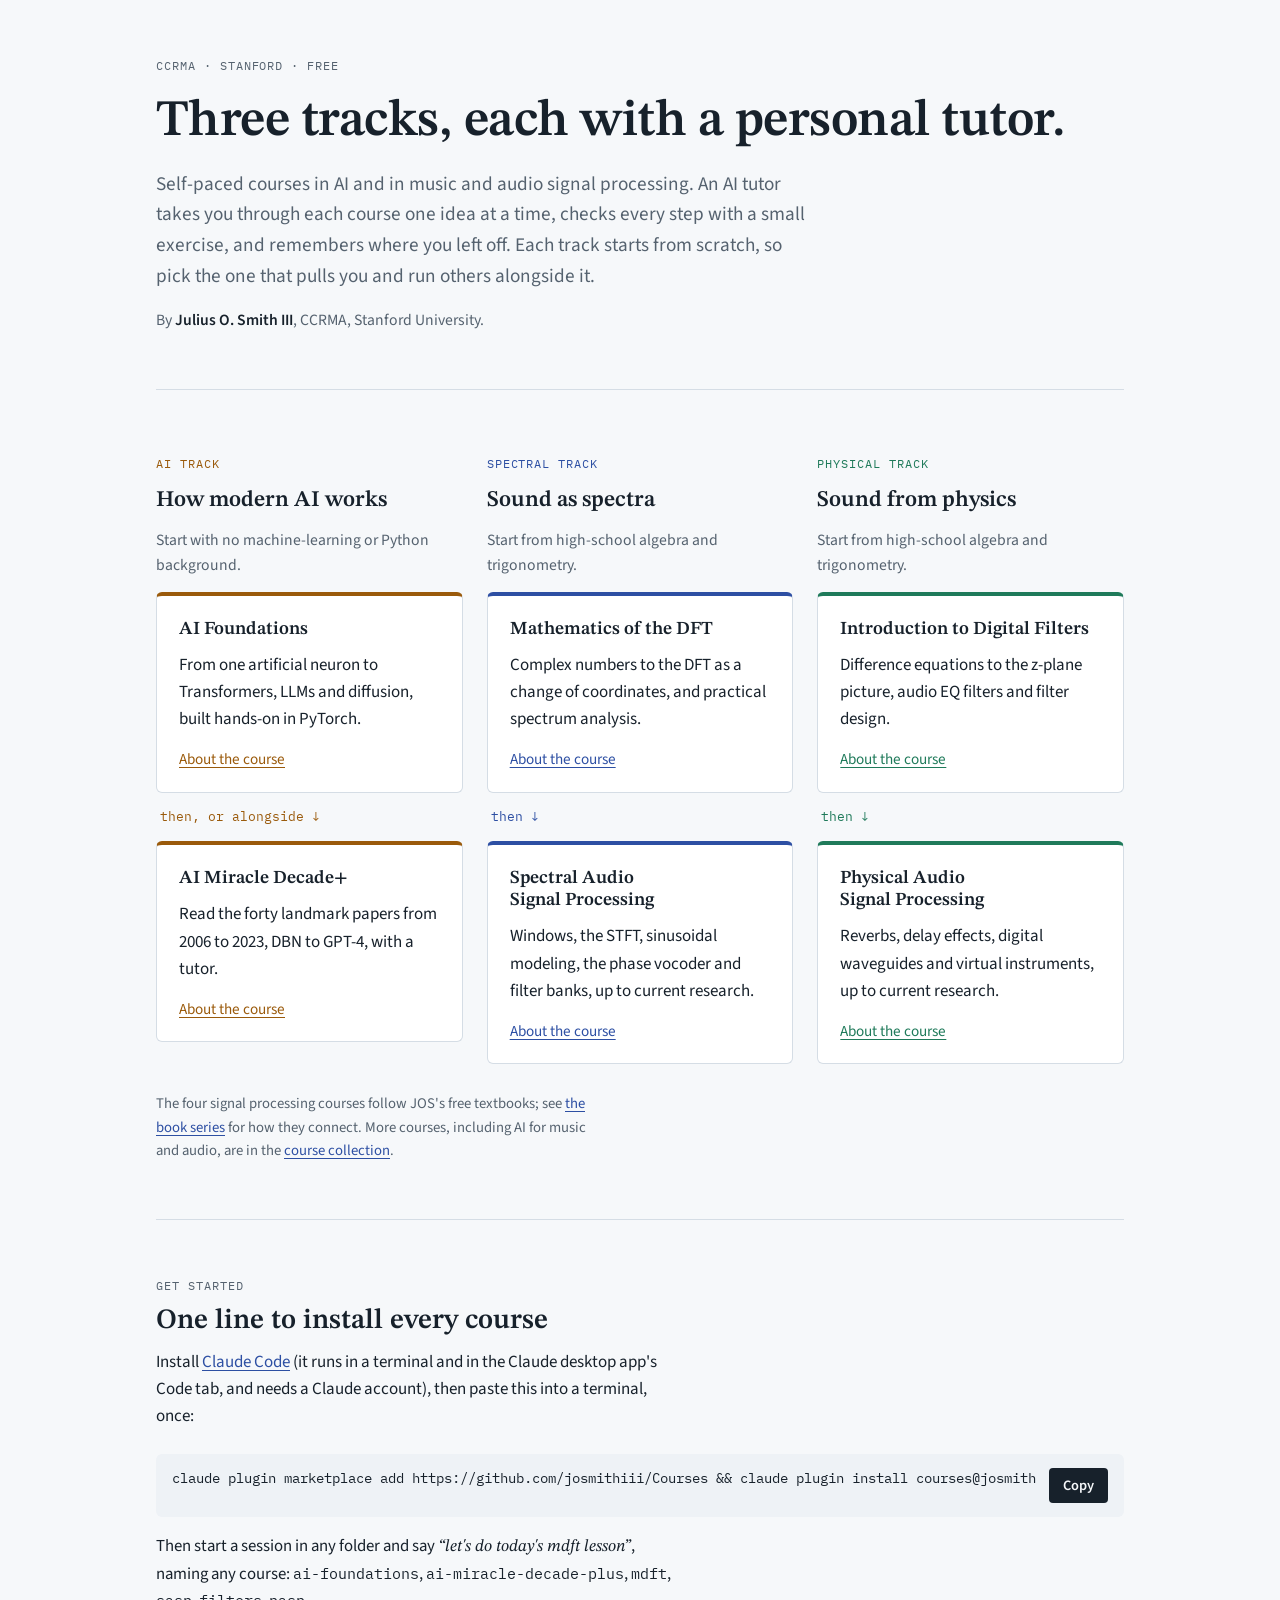
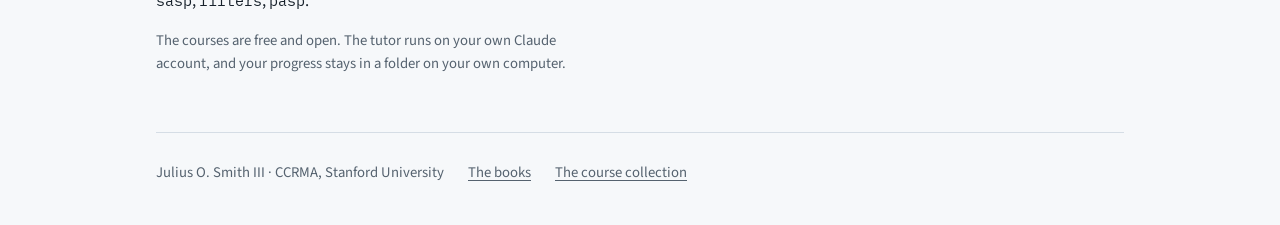
==== landing-pages/index.html @ a89f22ab "landing-pages: hub with three tracks, AI course pages, shared assets, publish script Turn landing-pa" ====
<!doctype html>
<html lang="en">
<head>
<meta charset="utf-8">
<meta name="viewport" content="width=device-width, initial-scale=1">
<title>JOS Courses</title>
<meta name="description" content="Free self-paced courses by Julius O. Smith III (CCRMA, Stanford), each with an AI tutor, in three tracks: AI, spectral audio signal processing, and physical audio signal processing.">
<meta property="og:type" content="website">
<meta property="og:title" content="JOS Courses">
<meta property="og:description" content="Free self-paced courses with an AI tutor, in three tracks: AI, spectral audio signal processing, and physical audio signal processing.">
<!-- Source: CoursesLLM repo, landing-pages/index.html. Edit there, run uvx pytest tests/,
     then landing-pages/publish. -->
<link rel="preconnect" href="https://fonts.googleapis.com">
<link rel="preconnect" href="https://fonts.gstatic.com" crossorigin>
<link rel="stylesheet" href="https://fonts.googleapis.com/css2?family=STIX+Two+Text:ital,wght@0,400;0,600;1,400;1,600&family=Source+Sans+3:wght@400;600&family=IBM+Plex+Mono:wght@400;500&display=swap">
<link rel="stylesheet" href="assets/landing.css">
<style>
/* Page-specific: three track columns, each a short sequence of courses. */
.tracks { display: grid; grid-template-columns: repeat(3, 1fr); gap: 24px; margin-top: 8px; }
.track { display: flex; flex-direction: column; gap: 14px; min-width: 0; }
.track > h2 { font-size: 1.4rem; }
.track > p { font-size: 0.98rem; color: var(--muted); }
.track .course h3 { font-size: 1.15rem; }
.track .then { font-family: var(--mono); font-size: 0.8rem; color: var(--track); padding-left: 4px; }
@media (max-width: 860px) { .tracks { grid-template-columns: 1fr; } }
</style>
</head>
<body>
<div class="wrap">

  <section class="hero" style="grid-template-columns:1fr">
    <div class="stack">
      <span class="label">CCRMA · Stanford · free</span>
      <h1>Three tracks, each with a personal tutor.</h1>
      <p class="lede">Self-paced courses in AI and in music and audio signal processing. An AI tutor takes you through each course one idea at a time, checks every step with a small exercise, and remembers where you left off. Each track starts from scratch, so pick the one that pulls you and run others alongside it.</p>
      <p class="byline">By <strong>Julius O. Smith III</strong>, CCRMA, Stanford University.</p>
    </div>
  </section>

  <section id="tracks">
    <div class="tracks">
      <div class="track track-ai">
        <span class="label tinted">AI track</span>
        <h2>How modern AI works</h2>
        <p>Start with no machine-learning or Python background.</p>
        <article class="course">
          <h3>AI Foundations</h3>
          <p>From one artificial neuron to Transformers, LLMs and diffusion, built hands-on in PyTorch.</p>
          <div class="links"><a href="ai-foundations/">About the course</a></div>
        </article>
        <span class="then">then, or alongside ↓</span>
        <article class="course">
          <h3>AI Miracle Decade+</h3>
          <p>Read the forty landmark papers from 2006 to 2023, DBN to GPT-4, with a tutor.</p>
          <div class="links"><a href="ai-miracle-decade-plus/">About the course</a></div>
        </article>
      </div>

      <div class="track track-spec">
        <span class="label tinted">Spectral track</span>
        <h2>Sound as spectra</h2>
        <p>Start from high-school algebra and trigonometry.</p>
        <article class="course">
          <h3>Mathematics of the DFT</h3>
          <p>Complex numbers to the DFT as a change of coordinates, and practical spectrum analysis.</p>
          <div class="links"><a href="book-series/#mdft">About the course</a></div>
        </article>
        <span class="then">then ↓</span>
        <article class="course">
          <h3>Spectral Audio Signal Processing</h3>
          <p>Windows, the STFT, sinusoidal modeling, the phase vocoder and filter banks, up to current research.</p>
          <div class="links"><a href="book-series/#sasp">About the course</a></div>
        </article>
      </div>

      <div class="track track-phys">
        <span class="label tinted">Physical track</span>
        <h2>Sound from physics</h2>
        <p>Start from high-school algebra and trigonometry.</p>
        <article class="course">
          <h3>Introduction to Digital Filters</h3>
          <p>Difference equations to the z-plane picture, audio EQ filters and filter design.</p>
          <div class="links"><a href="book-series/#filters">About the course</a></div>
        </article>
        <span class="then">then ↓</span>
        <article class="course">
          <h3>Physical Audio Signal Processing</h3>
          <p>Reverbs, delay effects, digital waveguides and virtual instruments, up to current research.</p>
          <div class="links"><a href="book-series/#pasp">About the course</a></div>
        </article>
      </div>
    </div>
    <p class="fine" style="margin-top:28px">The four signal processing courses follow JOS's free textbooks; see <a href="book-series/">the book series</a> for how they connect. More courses, including AI for music and audio, are in the <a href="https://github.com/josmithiii/Courses#courses">course collection</a>.</p>
  </section>

  <section id="start">
    <div class="section-head">
      <span class="label">Get started</span>
      <h2>One line to install every course</h2>
      <p>Install <a href="https://claude.com/claude-code">Claude Code</a> (it runs in a terminal and in the Claude desktop app's Code tab, and needs a Claude account), then paste this into a terminal, once:</p>
    </div>
    <div class="cmd">
      <pre id="install-cmd">claude plugin marketplace add https://github.com/josmithiii/Courses &amp;&amp; claude plugin install courses@josmithiii-courses</pre>
      <button type="button" data-copy="install-cmd">Copy</button>
    </div>
    <p class="say">Then start a session in any folder and say <q>let's do today's mdft lesson</q>, naming any course: <span class="mono">ai-foundations</span>, <span class="mono">ai-miracle-decade-plus</span>, <span class="mono">mdft</span>, <span class="mono">sasp</span>, <span class="mono">filters</span>, <span class="mono">pasp</span>.</p>
    <p class="fine">The courses are free and open. The tutor runs on your own Claude account, and your progress stays in a folder on your own computer.</p>
  </section>

  <footer>
    <span>Julius O. Smith III · CCRMA, Stanford University</span>
    <a href="https://ccrma.stanford.edu/~jos/">The books</a>
    <a href="https://github.com/josmithiii/Courses">The course collection</a>
  </footer>
</div>
<script src="assets/landing.js"></script>
</body>
</html>
---- landing-pages/assets/landing.css ----
/* Shared look for the course landing pages (landing-pages/<page>/index.html).
   Pages add their own page-specific rules inline. Track colors: spectral = blue,
   physical = green, AI = ochre. Components read --track / --track-soft, which a
   .track-spec / .track-phys / .track-ai ancestor sets. */
*, *::before, *::after { box-sizing: border-box; }
html { -webkit-text-size-adjust: 100%; }
body { margin: 0; }
img, svg { max-width: 100%; }
[hidden] { display: none !important; }

:root {
  --bg: #f6f8fa;
  --surface: #ffffff;
  --ink: #17212b;
  --muted: #55626f;
  --rule: #d5dde5;
  --spec: #2d4fa3;
  --spec-soft: #e6ecf8;
  --phys: #1f7a5a;
  --phys-soft: #e2f2eb;
  --ai: #9a5a0b;
  --ai-soft: #f6ecdc;
  --code-bg: #eef2f6;
  --track: var(--spec);
  --track-soft: var(--spec-soft);
  --display: "STIX Two Text", "STIX Two", Cambria, Georgia, serif;
  --body: "Source Sans 3", "Source Sans Pro", system-ui, -apple-system, "Segoe UI", sans-serif;
  --mono: "IBM Plex Mono", ui-monospace, "SF Mono", Menlo, Consolas, monospace;
  color-scheme: light;
}
@media (prefers-color-scheme: dark) {
  :root:not([data-theme="light"]) {
    --bg: #10161d; --surface: #17202a; --ink: #e4eaf0; --muted: #9aa8b5; --rule: #2b3846;
    --spec: #8fa9ec; --spec-soft: #1c2840; --phys: #6cc9a2; --phys-soft: #16302a;
    --ai: #e3ab5f; --ai-soft: #33281a; --code-bg: #1d2834;
    color-scheme: dark;
  }
}
:root[data-theme="dark"] {
  --bg: #10161d; --surface: #17202a; --ink: #e4eaf0; --muted: #9aa8b5; --rule: #2b3846;
  --spec: #8fa9ec; --spec-soft: #1c2840; --phys: #6cc9a2; --phys-soft: #16302a;
  --ai: #e3ab5f; --ai-soft: #33281a; --code-bg: #1d2834;
  color-scheme: dark;
}
.track-spec { --track: var(--spec); --track-soft: var(--spec-soft); }
.track-phys { --track: var(--phys); --track-soft: var(--phys-soft); }
.track-ai { --track: var(--ai); --track-soft: var(--ai-soft); }

body { background: var(--bg); color: var(--ink); font-family: var(--body); font-size: 17px; line-height: 1.6; }
.wrap { max-width: 1000px; margin: 0 auto; padding-left: max(16px, env(safe-area-inset-left, 0px)); padding-right: max(16px, env(safe-area-inset-right, 0px)); }
section { padding-block: 56px; border-top: 1px solid var(--rule); }
section:first-of-type { border-top: 0; }
h1, h2, h3 { font-family: var(--display); font-weight: 600; text-wrap: balance; margin: 0; line-height: 1.2; }
h1 { font-size: clamp(2.1rem, 5vw, 3.2rem); letter-spacing: -0.01em; }
h2 { font-size: 1.75rem; }
h3 { font-size: 1.3rem; }
p { margin: 0; max-width: 65ch; }
a { color: var(--track); text-underline-offset: 3px; }
a:focus-visible, button:focus-visible { outline: 2px solid var(--track); outline-offset: 3px; border-radius: 3px; }
.label { font-family: var(--mono); font-size: 0.75rem; letter-spacing: 0.08em; text-transform: uppercase; color: var(--muted); }
.label.tinted { color: var(--track); }
.stack { display: flex; flex-direction: column; gap: 16px; }
.section-head { display: flex; flex-direction: column; gap: 10px; margin-bottom: 24px; }
code, .mono { font-family: var(--mono); font-size: 0.92em; }

/* top bar: back to all courses */
.topbar { padding-block: 18px 0; font-size: 0.92rem; }
.topbar a { color: var(--muted); text-decoration: none; }
.topbar a:hover { color: var(--ink); text-decoration: underline; }

/* hero: thesis on the left, a figure on the right */
.hero { display: grid; grid-template-columns: 1.25fr 1fr; gap: 48px; align-items: center; padding-block: 56px; }
.hero .lede { font-size: 1.2rem; color: var(--muted); }
.byline { font-size: 0.98rem; color: var(--muted); }
.byline strong { color: var(--ink); font-weight: 600; }
.figure { background: var(--surface); border: 1px solid var(--rule); border-radius: 6px; padding: 20px; display: flex; flex-direction: column; gap: 12px; min-width: 0; margin: 0; }
.figure svg { width: 100%; height: auto; display: block; }
.figure figcaption { font-size: 0.92rem; color: var(--muted); }
.svg-axis { stroke: var(--rule); stroke-width: 1.5; }
.svg-ink { fill: var(--ink); }
.svg-muted { fill: var(--muted); }
.svg-track { fill: var(--track); }
.svg-track-stroke { stroke: var(--track); }
.svg-label { fill: var(--muted); font-family: var(--mono); font-size: 11px; }
.svg-title { fill: var(--ink); font-family: var(--display); font-style: italic; font-size: 15px; }

/* course card */
.course { background: var(--surface); border: 1px solid var(--rule); border-top: 4px solid var(--track); border-radius: 6px; padding: 22px 22px 20px; display: flex; flex-direction: column; gap: 12px; scroll-margin-top: 16px; min-width: 0; }
.course .meta { display: flex; flex-wrap: wrap; gap: 6px 14px; font-family: var(--mono); font-size: 0.78rem; color: var(--muted); }
.course .keystone { font-family: var(--display); font-style: italic; font-size: 1.08rem; }
.course .teaser { background: var(--track-soft); border-radius: 4px; padding: 12px 14px; font-size: 0.97rem; }
.course .teaser .mono { white-space: nowrap; }
.course .start-from { font-size: 0.95rem; color: var(--muted); }
.course .links { display: flex; flex-wrap: wrap; gap: 6px 18px; font-size: 0.95rem; margin-top: 2px; }

/* a list of phases / stops */
.phases { display: grid; grid-template-columns: repeat(2, 1fr); gap: 12px 32px; margin-top: 8px; padding: 0; list-style: none; }
.phases li { display: grid; grid-template-columns: 2.4em 1fr; gap: 8px; align-items: baseline; min-width: 0; }
.phases .n { font-family: var(--mono); font-size: 0.85rem; color: var(--track); }
.phases .what { font-size: 0.98rem; }
.phases .what strong { font-weight: 600; }

/* getting started */
.steps { display: grid; grid-template-columns: repeat(3, 1fr); gap: 20px; margin-top: 28px; }
.step { display: flex; flex-direction: column; gap: 8px; min-width: 0; }
.step .n { font-family: var(--display); font-size: 1.6rem; color: var(--track); line-height: 1; }
.cmd { margin-top: 24px; background: var(--code-bg); border-radius: 6px; padding: 14px 16px; display: flex; gap: 12px; align-items: flex-start; min-width: 0; }
.cmd pre { margin: 0; flex: 1; min-width: 0; overflow-x: auto; font-family: var(--mono); font-size: 0.85rem; line-height: 1.5; white-space: pre; }
.cmd button { font-family: var(--body); font-size: 0.9rem; font-weight: 600; background: var(--ink); color: var(--bg); border: 0; border-radius: 4px; padding: 7px 14px; cursor: pointer; flex-shrink: 0; }
.say { margin-top: 16px; font-size: 1.05rem; }
.say q { font-family: var(--display); font-style: italic; quotes: "\201C" "\201D"; }
.fine { margin-top: 14px; font-size: 0.92rem; color: var(--muted); }

/* a session */
.session { display: grid; grid-template-columns: 1fr 1.4fr; gap: 40px; align-items: start; }
.transcript { background: var(--surface); border: 1px solid var(--rule); border-radius: 6px; padding: 20px 22px; display: flex; flex-direction: column; gap: 14px; min-width: 0; }
.turn { display: grid; grid-template-columns: 72px 1fr; gap: 12px; font-size: 0.98rem; }
.turn .who { font-family: var(--mono); font-size: 0.75rem; letter-spacing: 0.06em; text-transform: uppercase; color: var(--muted); padding-top: 3px; }
.turn.tutor .who { color: var(--track); }
.example-note { font-size: 0.85rem; color: var(--muted); font-style: italic; }

/* about + footer */
.two-col { display: grid; grid-template-columns: 1fr 1fr; gap: 40px; }
footer { border-top: 1px solid var(--rule); padding-block: 28px 40px; font-size: 0.92rem; color: var(--muted); display: flex; flex-wrap: wrap; gap: 8px 24px; }
footer a { color: var(--muted); }

@media (max-width: 760px) {
  .hero, .steps, .session, .two-col, .phases { grid-template-columns: 1fr; }
  .hero { gap: 32px; padding-block: 40px; }
  section { padding-block: 44px; }
}
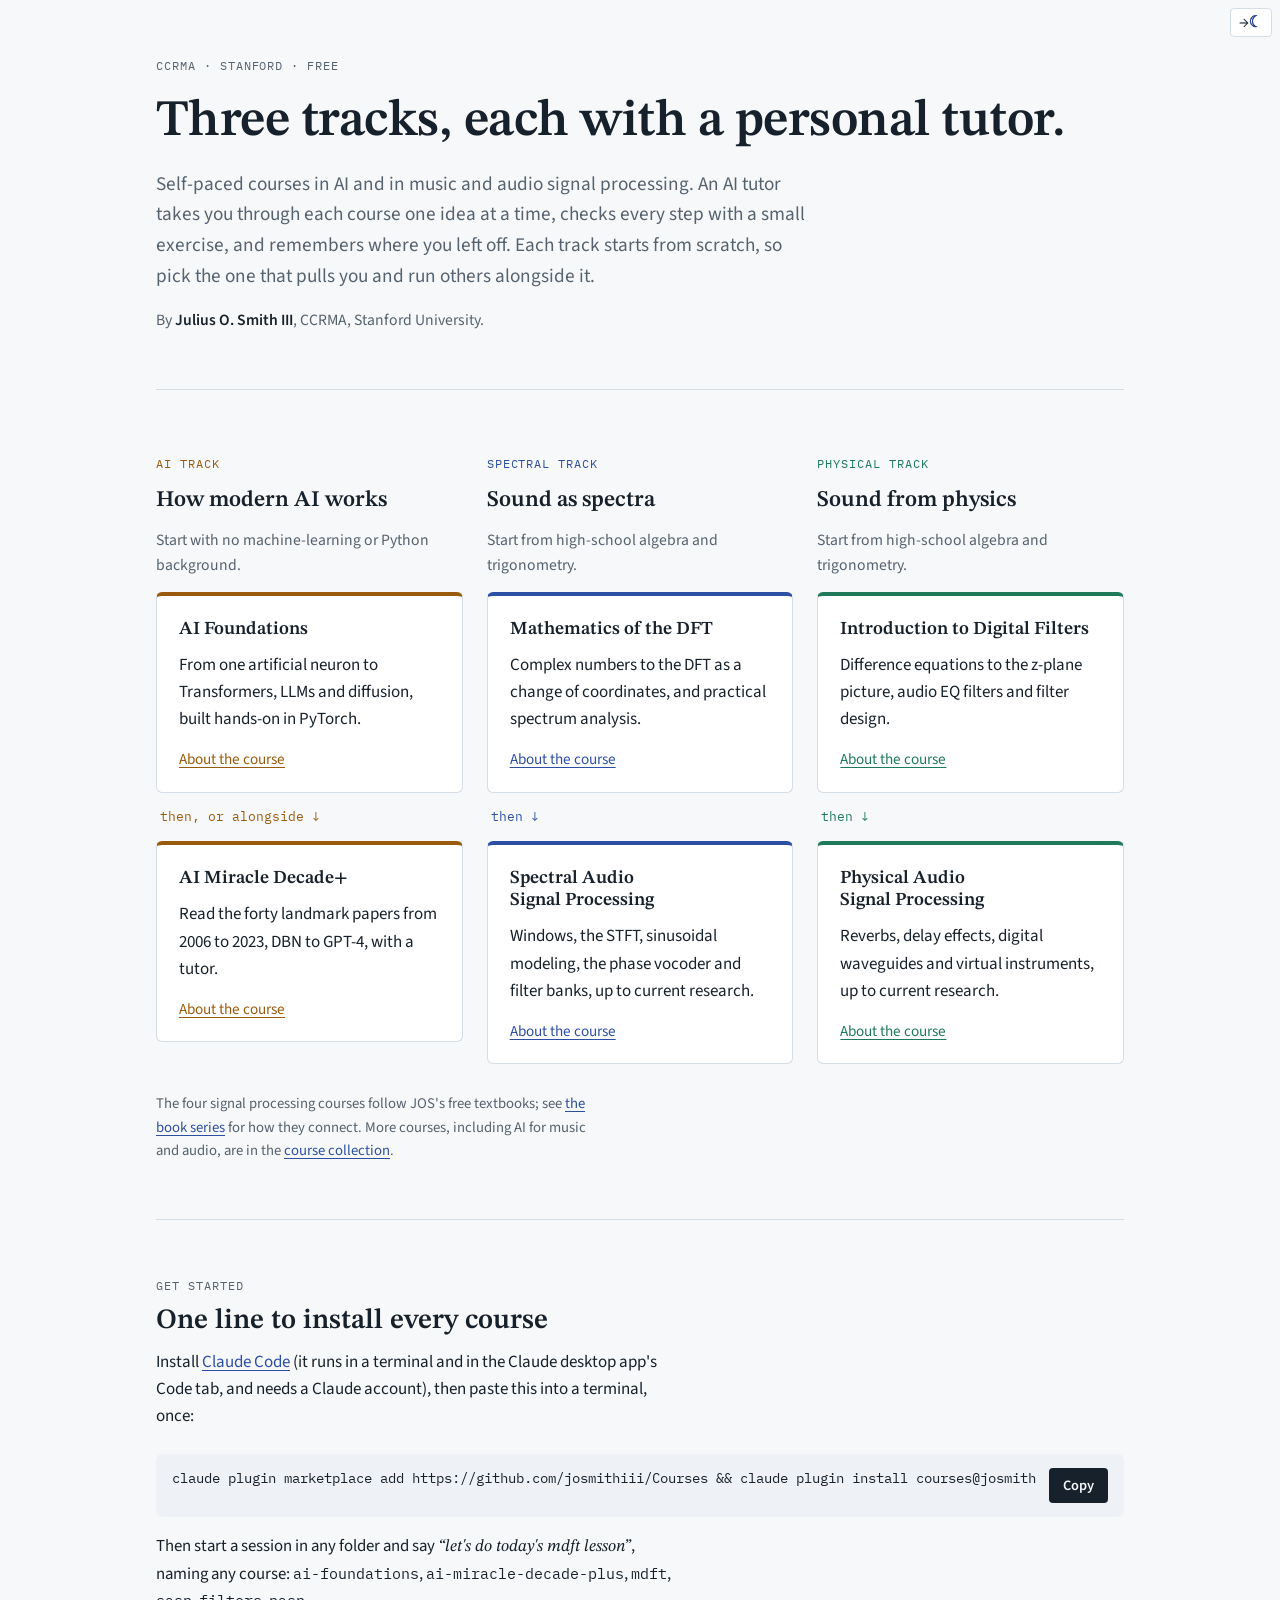
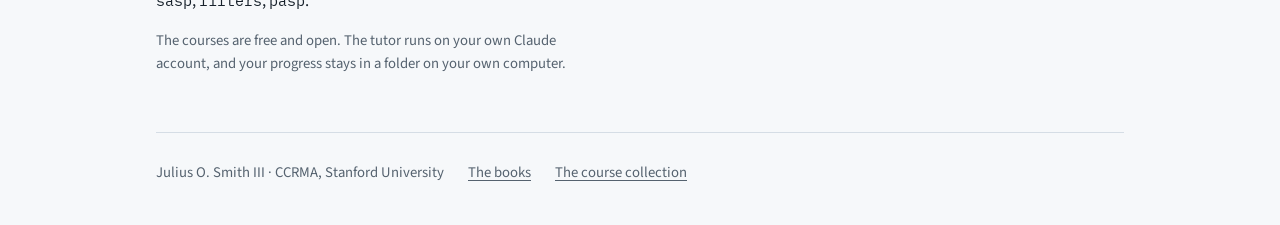
==== commit 9dc93d9c: "landing-pages: add the jos-theme light/dark toggle used on the home page and books The landing pages" ====
--- a/landing-pages/index.html
+++ b/landing-pages/index.html
@@ -3,6 +3,16 @@
 <head>
 <meta charset="utf-8">
 <meta name="viewport" content="width=device-width, initial-scale=1">
+<script>
+  // Apply the visitor's saved light/dark choice before first paint. Same key as the
+  // toggle on https://ccrma.stanford.edu/~jos/ and the books, so one choice holds site-wide.
+  (function () {
+    try {
+      var theme = localStorage.getItem("jos-theme");
+      if (theme === "light" || theme === "dark") document.documentElement.setAttribute("data-theme", theme);
+    } catch (e) {}
+  }());
+</script>
 <title>JOS Courses</title>
 <meta name="description" content="Free self-paced courses by Julius O. Smith III (CCRMA, Stanford), each with an AI tutor, in three tracks: AI, spectral audio signal processing, and physical audio signal processing.">
 <meta property="og:type" content="website">
@@ -26,6 +36,7 @@
 </style>
 </head>
 <body>
+<button type="button" id="themeToggle" class="theme-toggle" aria-label="Toggle color theme"></button>
 <div class="wrap">
 
   <section class="hero" style="grid-template-columns:1fr">
--- a/landing-pages/assets/landing.css
+++ b/landing-pages/assets/landing.css
@@ -129,3 +129,17 @@
   .hero { gap: 32px; padding-block: 40px; }
   section { padding-block: 44px; }
 }
+
+/* Light/dark toggle, matching the one on https://ccrma.stanford.edu/~jos/ and the books
+   (same localStorage key "jos-theme"; see assets/landing.js). */
+.theme-toggle {
+  position: fixed; z-index: 10;
+  top: calc(0.5em + env(safe-area-inset-top, 0px));
+  right: calc(0.5em + env(safe-area-inset-right, 0px));
+  background: var(--surface); color: var(--ink);
+  border: 1px solid var(--rule); border-radius: 4px;
+  font: inherit; font-size: 1rem; line-height: 1.3; padding: 0.2em 0.5em; cursor: pointer;
+}
+.theme-toggle:hover { border-color: var(--muted); }
+.theme-toggle .sun { color: #f5b800; }
+.theme-toggle .moon { color: #1e3a8a; font-weight: bold; -webkit-text-stroke: 0.5px currentColor; }
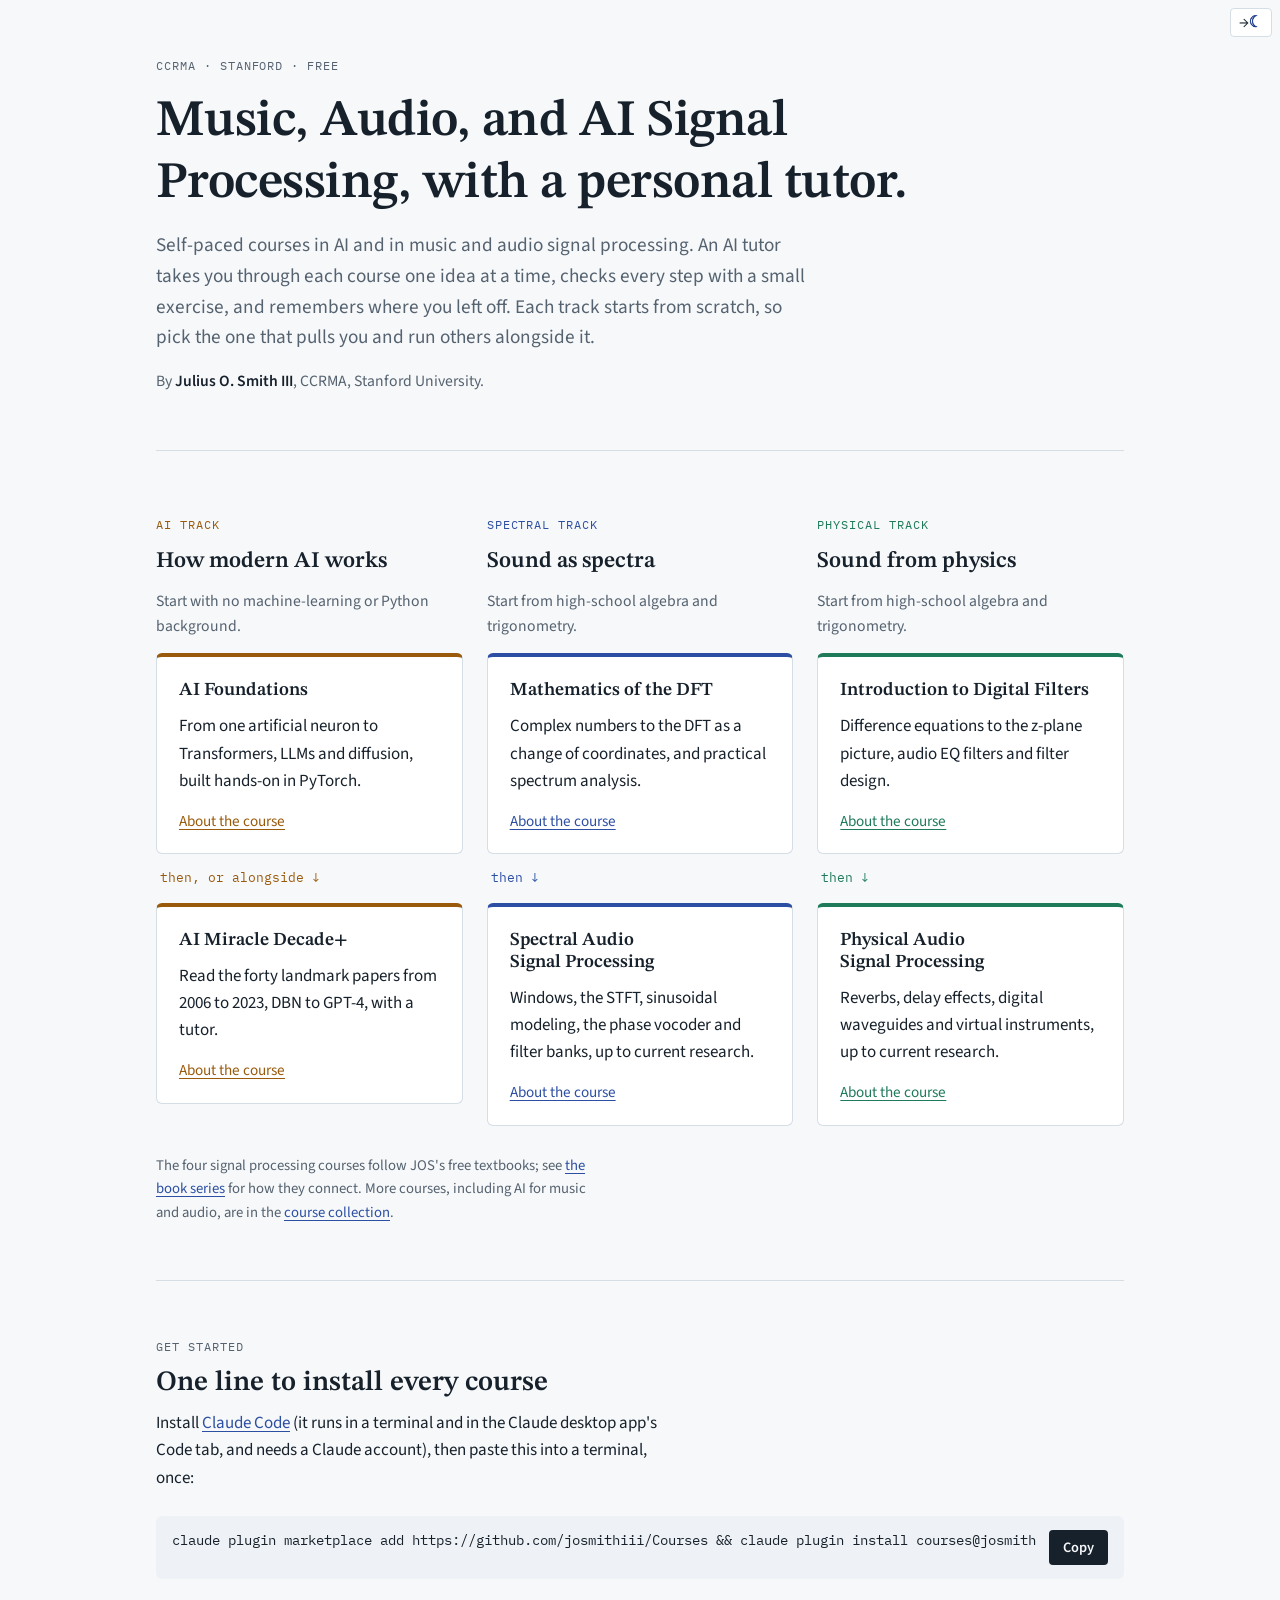
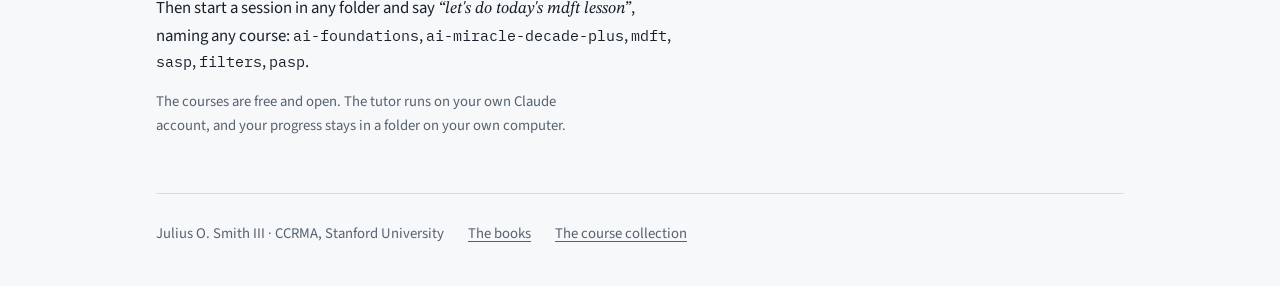
==== commit 0070c6f3: "landing-pages: hub headline names the subjects instead of "Three tracks" Change the hub's h1 from "T" ====
--- a/landing-pages/index.html
+++ b/landing-pages/index.html
@@ -42,7 +42,7 @@
   <section class="hero" style="grid-template-columns:1fr">
     <div class="stack">
       <span class="label">CCRMA · Stanford · free</span>
-      <h1>Three tracks, each with a personal tutor.</h1>
+      <h1>Music, Audio, and AI Signal Processing, with a personal tutor.</h1>
       <p class="lede">Self-paced courses in AI and in music and audio signal processing. An AI tutor takes you through each course one idea at a time, checks every step with a small exercise, and remembers where you left off. Each track starts from scratch, so pick the one that pulls you and run others alongside it.</p>
       <p class="byline">By <strong>Julius O. Smith III</strong>, CCRMA, Stanford University.</p>
     </div>
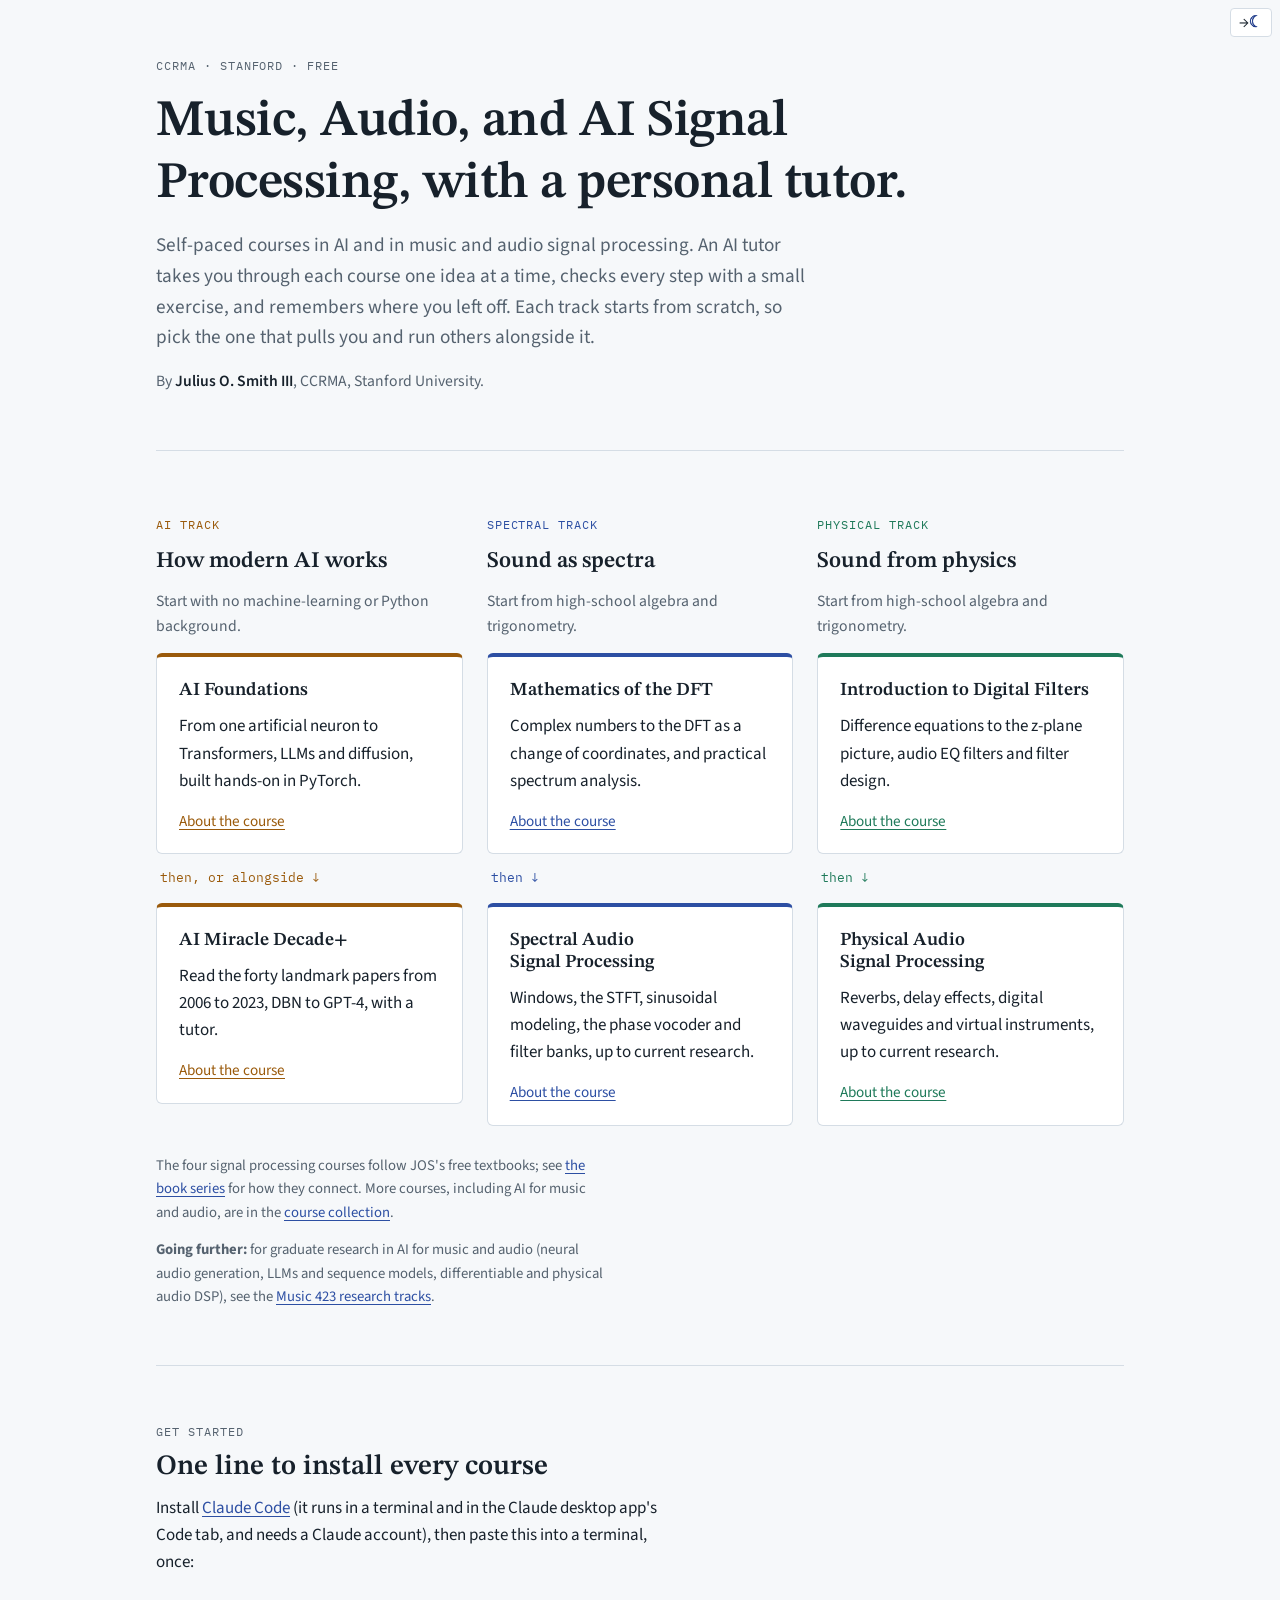
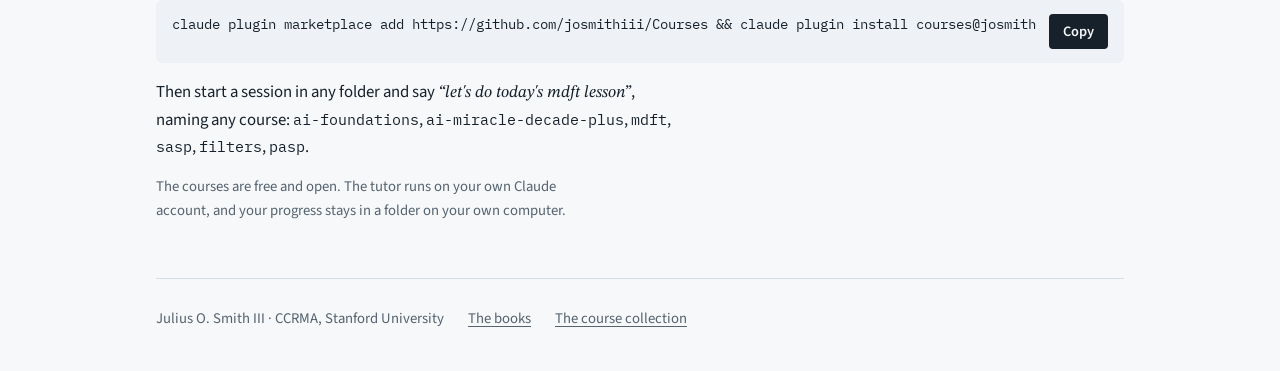
==== commit 50b6eaf9: "landing-pages: graduate research hub and pages for Music 423 Tracks A, B, C Add a second tier of lan" ====
--- a/landing-pages/index.html
+++ b/landing-pages/index.html
@@ -102,6 +102,7 @@
       </div>
     </div>
     <p class="fine" style="margin-top:28px">The four signal processing courses follow JOS's free textbooks; see <a href="book-series/">the book series</a> for how they connect. More courses, including AI for music and audio, are in the <a href="https://github.com/josmithiii/Courses#courses">course collection</a>.</p>
+    <p class="fine"><strong>Going further:</strong> for graduate research in AI for music and audio (neural audio generation, LLMs and sequence models, differentiable and physical audio DSP), see the <a href="research/">Music 423 research tracks</a>.</p>
   </section>
 
   <section id="start">
--- a/landing-pages/assets/landing.css
+++ b/landing-pages/assets/landing.css
@@ -1,6 +1,6 @@
 /* Shared look for the course landing pages (landing-pages/<page>/index.html).
    Pages add their own page-specific rules inline. Track colors: spectral = blue,
-   physical = green, AI = ochre. Components read --track / --track-soft, which a
+   physical = green, AI = ochre, sequence models (research Track B) = plum. Components read --track / --track-soft, which a
    .track-spec / .track-phys / .track-ai ancestor sets. */
 *, *::before, *::after { box-sizing: border-box; }
 html { -webkit-text-size-adjust: 100%; }
@@ -20,6 +20,8 @@
   --phys-soft: #e2f2eb;
   --ai: #9a5a0b;
   --ai-soft: #f6ecdc;
+  --seq: #6d4a9e;
+  --seq-soft: #eee7f6;
   --code-bg: #eef2f6;
   --track: var(--spec);
   --track-soft: var(--spec-soft);
@@ -32,19 +34,20 @@
   :root:not([data-theme="light"]) {
     --bg: #10161d; --surface: #17202a; --ink: #e4eaf0; --muted: #9aa8b5; --rule: #2b3846;
     --spec: #8fa9ec; --spec-soft: #1c2840; --phys: #6cc9a2; --phys-soft: #16302a;
-    --ai: #e3ab5f; --ai-soft: #33281a; --code-bg: #1d2834;
+    --ai: #e3ab5f; --ai-soft: #33281a; --seq: #bca3e8; --seq-soft: #2a2238; --code-bg: #1d2834;
     color-scheme: dark;
   }
 }
 :root[data-theme="dark"] {
   --bg: #10161d; --surface: #17202a; --ink: #e4eaf0; --muted: #9aa8b5; --rule: #2b3846;
   --spec: #8fa9ec; --spec-soft: #1c2840; --phys: #6cc9a2; --phys-soft: #16302a;
-  --ai: #e3ab5f; --ai-soft: #33281a; --code-bg: #1d2834;
+  --ai: #e3ab5f; --ai-soft: #33281a; --seq: #bca3e8; --seq-soft: #2a2238; --code-bg: #1d2834;
   color-scheme: dark;
 }
 .track-spec { --track: var(--spec); --track-soft: var(--spec-soft); }
 .track-phys { --track: var(--phys); --track-soft: var(--phys-soft); }
 .track-ai { --track: var(--ai); --track-soft: var(--ai-soft); }
+.track-seq { --track: var(--seq); --track-soft: var(--seq-soft); }
 
 body { background: var(--bg); color: var(--ink); font-family: var(--body); font-size: 17px; line-height: 1.6; }
 .wrap { max-width: 1000px; margin: 0 auto; padding-left: max(16px, env(safe-area-inset-left, 0px)); padding-right: max(16px, env(safe-area-inset-right, 0px)); }
@@ -143,3 +146,14 @@
 .theme-toggle:hover { border-color: var(--muted); }
 .theme-toggle .sun { color: #f5b800; }
 .theme-toggle .moon { color: #1e3a8a; font-weight: bold; -webkit-text-stroke: 0.5px currentColor; }
+
+/* Planned (not yet authored) course names: shown, but not as live course ids. */
+.planned { font-family: var(--mono); font-size: 0.92em; color: var(--muted); }
+.status { font-family: var(--mono); font-size: 0.72rem; letter-spacing: 0.06em; text-transform: uppercase; padding: 2px 8px; border-radius: 999px; border: 1px solid var(--rule); color: var(--muted); align-self: flex-start; }
+.status.live { color: var(--track); border-color: var(--track); }
+/* a list of paper collections */
+.collections { display: flex; flex-wrap: wrap; gap: 8px 10px; margin-top: 8px; padding: 0; list-style: none; }
+.collections a { display: inline-block; padding: 4px 12px; border: 1px solid var(--rule); border-radius: 999px; font-size: 0.93rem; text-decoration: none; background: var(--surface); }
+.collections a:hover { border-color: var(--track); }
+.cards { display: grid; grid-template-columns: repeat(2, 1fr); gap: 20px; margin-top: 24px; }
+@media (max-width: 760px) { .cards { grid-template-columns: 1fr; } }
